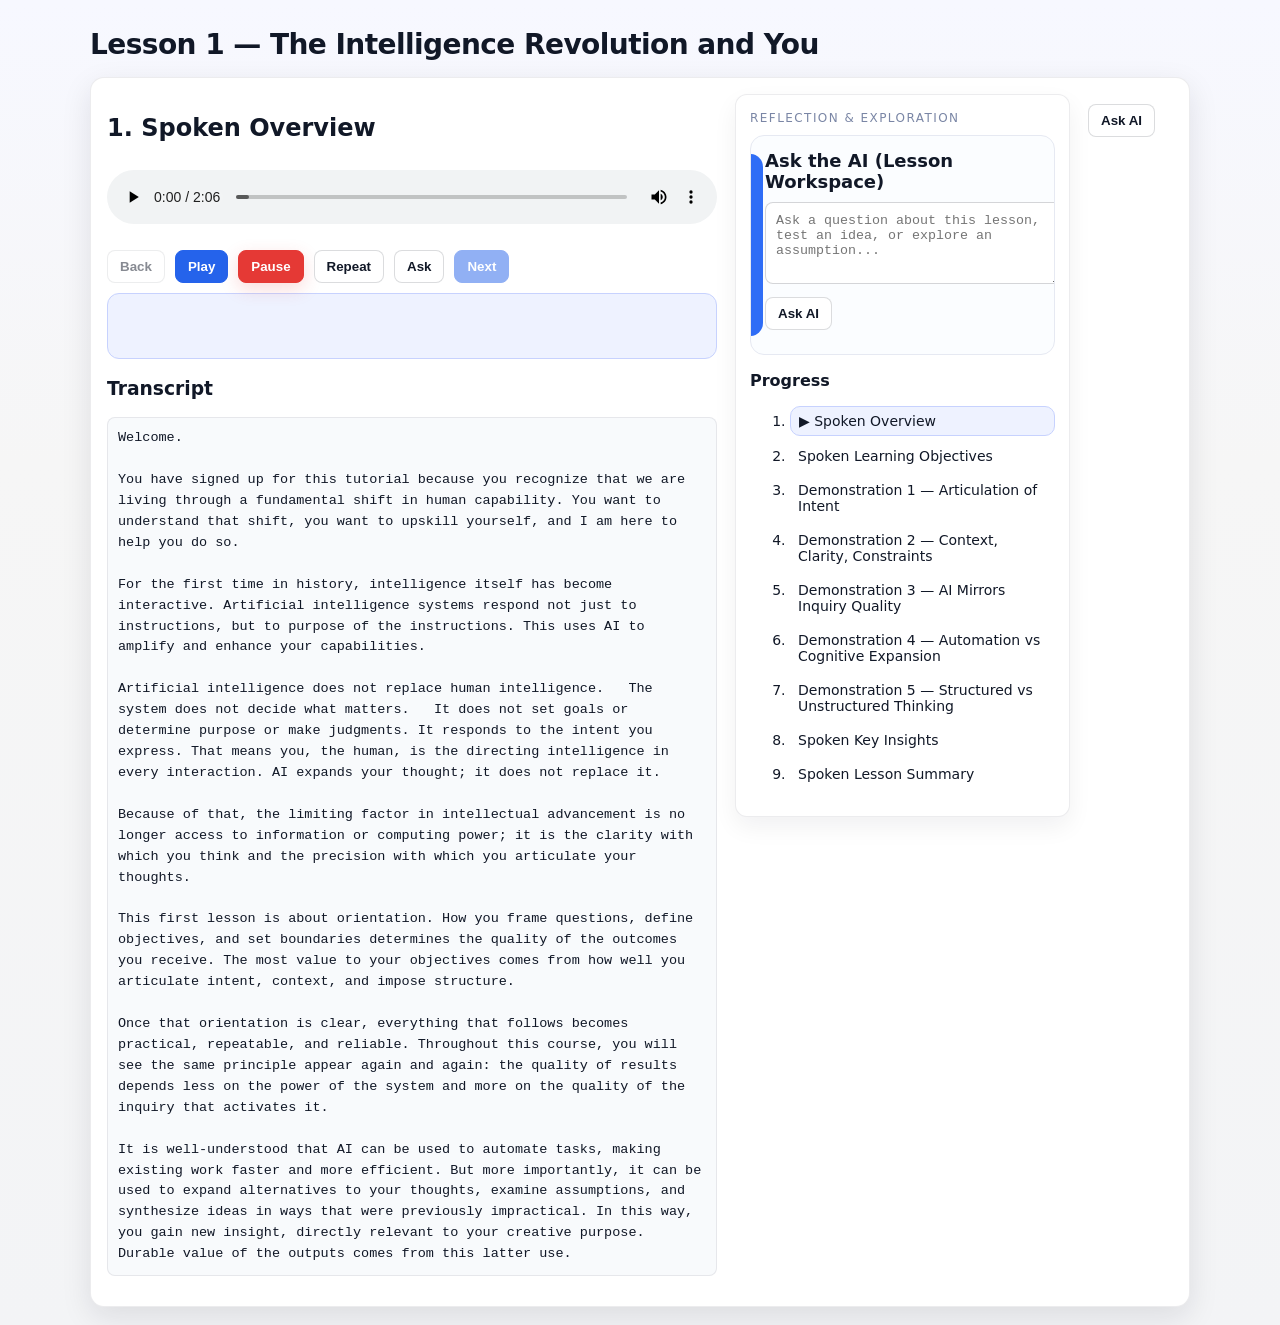
==== index.html @ b1a12eda "css" ====
<!doctype html>
<html lang="en">
<head>
  <meta charset="utf-8" />
  <meta name="viewport" content="width=device-width,initial-scale=1" />
  <title>Lesson 1 Prototype</title>
  <link rel="stylesheet" href="style.css" />
</head>
<body>
  <div class="wrap">
    <h1>Lesson 1 — The Intelligence Revolution and You</h1>

    <div class="panel">
      <div class="row">
  <!-- LEFT: lesson -->
  <div class="col">
    <h2 id="segTitle"></h2>
    <audio id="audio" controls></audio>

    <div class="controls">
      <button id="btnBack" class="btn">Back</button>
      <button id="btnPlay" class="btn btn-primary">Play</button>
      <button id="btnPause" class="btn btn-danger">Pause</button>
      <button id="btnRepeat" class="btn">Repeat</button>
      <button id="btnAsk" class="btn">Ask</button>
      <button id="btnNext" class="btn btn-primary">Next</button>
    </div>

    <div class="gate" id="gateBox"></div>

    <div class="transcript">
      <h3>Transcript</h3>
      <pre id="transcript"></pre>
          </div>
        </div>
      
    <div class="col side">
    <div class="aiWrap">
      <div class="aiLabel">REFLECTION &amp; EXPLORATION</div>

      <div class="aiCard">
        <h3>Ask the AI (Lesson Workspace)</h3>
        <textarea id="aiInput" rows="4"
          placeholder="Ask a question about this lesson, test an idea, or explore an assumption..."></textarea>

        <div class="controls">
          <button id="aiBtn" class="btn">Ask AI</button>
        </div>

        <pre id="aiOutput" class="hidden"></pre>
    </div>
  </div>

  <!-- Progress stays below -->
  <h3>Progress</h3>
    <ol id="progress"></ol>

</div>



  <div class="controls">
    <button id="btnAIAsk">Ask AI</button>
  </div>

  <pre id="aiResponse"></pre>
</div>

       
      </div>
    </div>

    <div class="modal hidden" id="qModal">
      <div class="modalContent">
        <h3>Ask a question</h3>
        <textarea id="qText" rows="5" placeholder="Type your question here..."></textarea>
        <div class="controls">
            <button id="btnMic">🎤 Voice</button>

          <button id="btnSend">Send</button>
          <button id="btnClose">Resume lesson</button>
        </div>

        <div class="answer">
          <h4>Quest’s answer</h4>
          <pre id="answerText"></pre>
        </div>
      </div>
    </div>

<div id="respModal" class="hidden">
    <div class="modal">
      <h3 id="respPrompt"></h3>
      <button id="respContinue">Continue</button>
    </div>
</div>


<script type="module" src="app.js"></script>

</body>
</html>
---- style.css ----
body { font-family: system-ui, Arial, sans-serif; margin: 0; background:#f6f6f6; }
.wrap { max-width: 1100px; margin: 0 auto; padding: 18px; }
.panel { background: white; border-radius: 10px; padding: 16px; box-shadow: 0 2px 10px rgba(0,0,0,.08); }
.row { display: flex; gap: 18px; }
.col { flex: 2; }
.side { flex: 1; }
.controls { display:flex; gap:10px; flex-wrap:wrap; margin: 10px 0; }
button { padding: 8px 12px; border-radius: 8px; border: 1px solid #ccc; background:#fff; cursor:pointer; }
button:disabled { opacity:.5; cursor:not-allowed; }
.gate { margin-top: 10px; padding: 10px; background:#faf3d1; border:1px solid #e7d28b; border-radius:8px; min-height: 44px; }
.transcript pre, .answer pre { background:#f2f2f2; padding: 10px; border-radius: 8px; white-space: pre-wrap; }
.modal { position: fixed; inset: 0; background: rgba(0,0,0,.45); display:flex; align-items:center; justify-content:center; }
.modalContent { width: min(900px, 92vw); background:#fff; border-radius: 10px; padding: 16px; }
.hidden { display:none; }
textarea { width: 100%; padding: 10px; border-radius: 8px; border: 1px solid #ccc; }
#btnPause{
  background: #e53935;
  color: #fff;
  border-color: #e53935;
}
#btnPause:hover{
  filter: brightness(0.95);
}

/* --- Modern polish (keep your light theme) --- */

/* nicer page background + spacing */
body{
  background: linear-gradient(180deg, #f7f8ff 0%, #f6f6f6 35%, #f3f4f6 100%);
  color: #111827;
}

/* make the header feel intentional */
.wrap h1{
  font-size: 28px;
  letter-spacing: -0.02em;
  margin: 10px 0 16px;
}

/* panel/card upgrade */
.panel{
  border: 1px solid rgba(17,24,39,0.08);
  box-shadow: 0 10px 30px rgba(17,24,39,0.10);
  border-radius: 14px;
}

/* improve layout behavior on smaller screens */
.row{
  align-items: flex-start;
}
@media (max-width: 900px){
  .row{ flex-direction: column; }
  .side{ width: 100%; }
}

/* audio looks nicer */
audio{
  width: 100%;
  margin: 8px 0 12px;
}

/* button system */
button{
  border: 1px solid rgba(17,24,39,0.15);
  background: #ffffff;
  color: #111827;
  font-weight: 600;
  transition: transform .05s ease, box-shadow .15s ease, background .15s ease, border-color .15s ease;
}
button:hover{
  border-color: rgba(17,24,39,0.25);
  box-shadow: 0 6px 18px rgba(17,24,39,0.08);
}
button:active{
  transform: translateY(1px);
}

/* make Play/Next feel primary */
#btnPlay, #btnNext{
  background: #2563eb;
  border-color: #2563eb;
  color: #fff;
}
#btnPlay:hover, #btnNext:hover{
  filter: brightness(0.96);
}

/* Keep your pause red (already good) but match style */
#btnPause{
  box-shadow: 0 6px 18px rgba(229,57,53,0.18);
}

/* Gate box looks more “system message” */
.gate{
  background: #eef2ff;
  border-color: #c7d2fe;
  color: #1f2937;
  border-radius: 12px;
}

/* transcript + answer cards */
.transcript pre, .answer pre{
  background: #f8fafc;
  border: 1px solid rgba(17,24,39,0.08);
  line-height: 1.55;
  font-size: 13.5px;
}

/* progress area card feel */
.side{
  background: #ffffff;
  border-radius: 12px;
  padding: 14px;
  border: 1px solid rgba(17,24,39,0.08);
  box-shadow: 0 10px 24px rgba(17,24,39,0.06);
}

/* modal upgrade */
.modal{
  background: rgba(17,24,39,0.55);
  backdrop-filter: blur(6px);
}
.modalContent{
  border-radius: 14px;
  box-shadow: 0 20px 60px rgba(17,24,39,0.25);
  border: 1px solid rgba(17,24,39,0.08);
}

/* textarea polish */
textarea{
  background: #fff;
  border: 1px solid rgba(17,24,39,0.18);
}
textarea:focus{
  outline: none;
  border-color: #2563eb;
  box-shadow: 0 0 0 4px rgba(37,99,235,0.15);
}
#progress li{
  margin: 6px 0;
  padding: 6px 8px;
  border-radius: 10px;
}
.side {
  font-size: 14px;
}

.side h3 {
  font-size: 16px;
}

#progress li.active{
  background: #eef2ff;
  border: 1px solid #c7d2fe;
}
.aiBox {
  background: #f8fafc;
  border-left: 4px solid #3b82f6;
  padding: 14px;
  border-radius: 10px;
  margin-top: 16px;
}

.aiBox h3 {
  font-size: 16px;
  font-weight: 600;
}

.aiSub {
  font-size: 13px;
  color: #64748b;
}
.sectionLabel {
  margin-top: 20px;
  font-size: 12px;
  text-transform: uppercase;
  letter-spacing: 0.05em;
  color: #94a3b8;
}
.aiWrap { margin-bottom: 16px; }

.aiLabel{
  font-size: 12px;
  letter-spacing: .12em;
  text-transform: uppercase;
  color: #7a86a5; 
  margin: 2px 0 10px;
}

/* AI card */
.aiCard{
  background: #fbfdff;
  border-radius: 14px;
  padding: 14px;
  border: 1px solid #e6e9f2;
  position: relative;
  overflow: hidden;
}

/* Blue “half-circle” (pill) ONLY on the left side */
.aiCard::before{
  content: "";
  position: absolute;
  left: -14px;           /* pushes it out so you see just the curve */
  top: 18px;
  bottom: 18px;
  width: 26px;
  border-radius: 18px;
  background: #2f6df6;   /* blue */

}

/* Keep content above the decorative bar */
.aiCard * { position: relative; z-index: 1; }

.aiCard h3{
  margin: 0 0 10px;
  font-size: 18px;
}
.aiWrap > button,
.side > button {
  display: none;
}
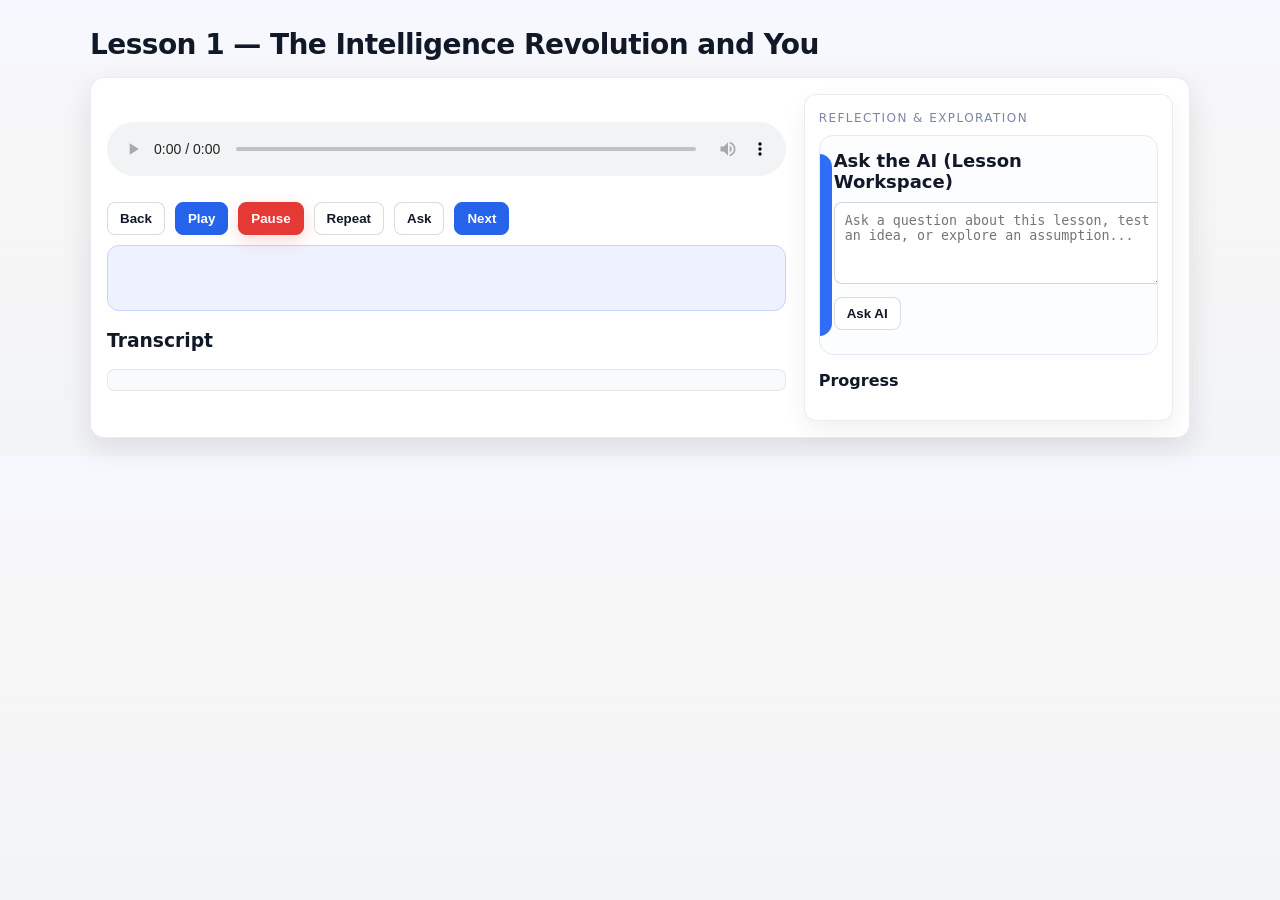
==== commit a731b0b9: "new html edits" ====
--- a/index.html
+++ b/index.html
@@ -57,15 +57,6 @@
 
 </div>
 
-
-
-  <div class="controls">
-    <button id="btnAIAsk">Ask AI</button>
-  </div>
-
-  <pre id="aiResponse"></pre>
-</div>
-
        
       </div>
     </div>
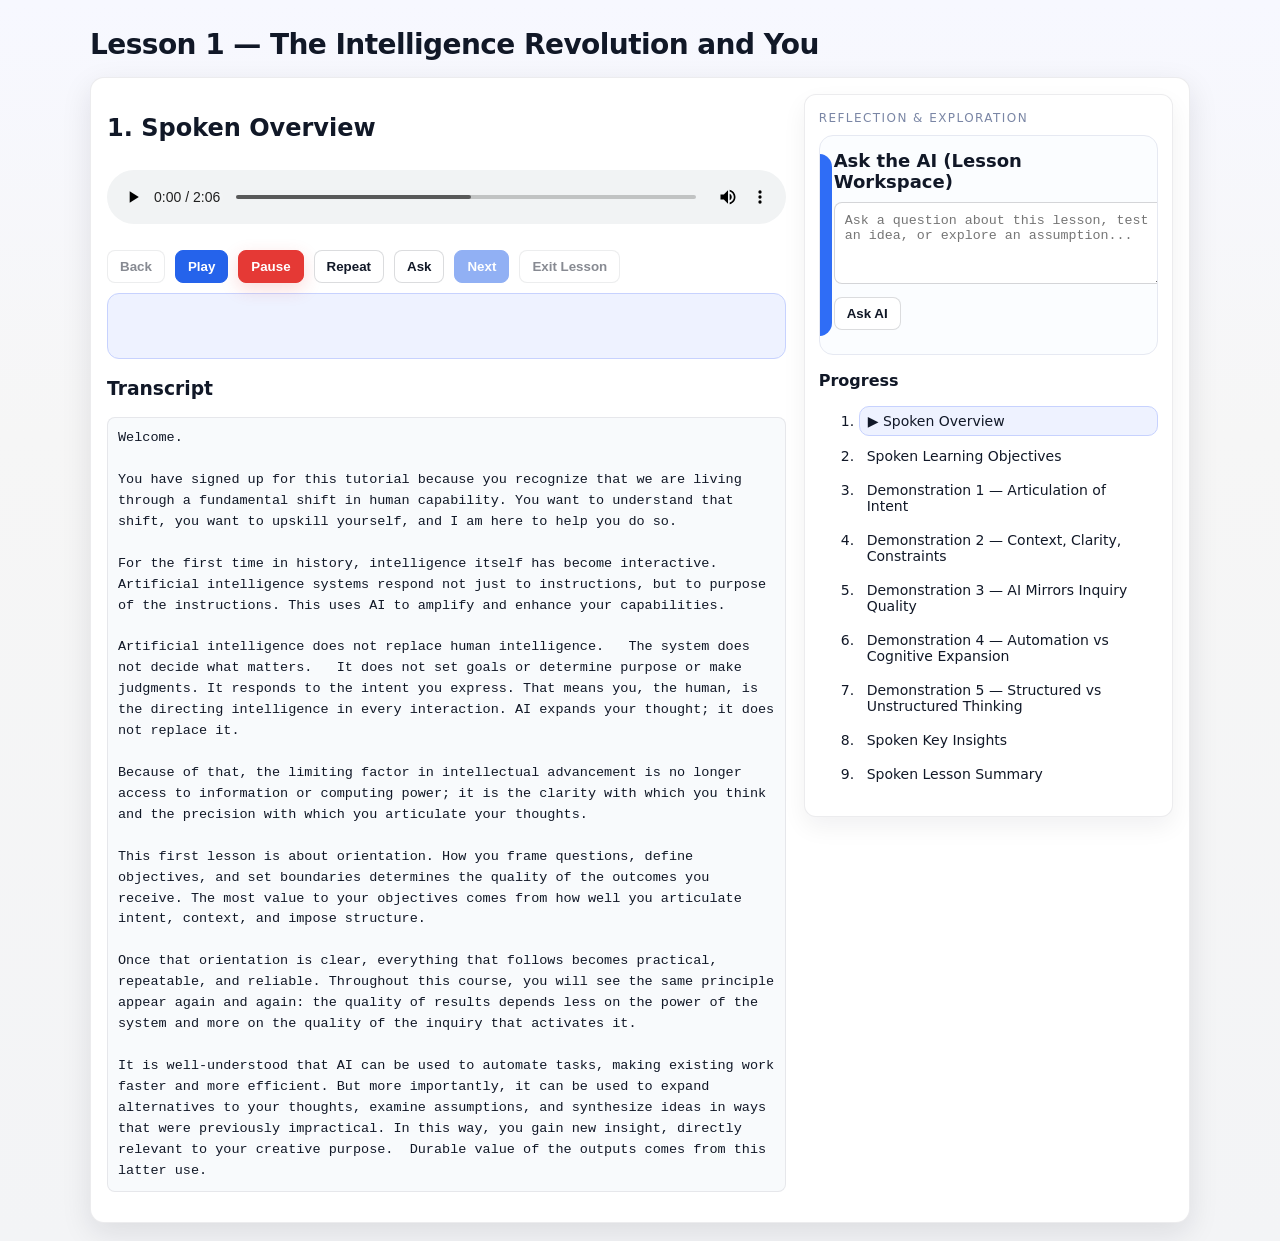
==== commit 59531c2f: "updates" ====
--- a/index.html
+++ b/index.html
@@ -24,6 +24,7 @@
       <button id="btnRepeat" class="btn">Repeat</button>
       <button id="btnAsk" class="btn">Ask</button>
       <button id="btnNext" class="btn btn-primary">Next</button>
+    <button id="btnExit" disabled>Exit Lesson</button>
     </div>
 
     <div class="gate" id="gateBox"></div>
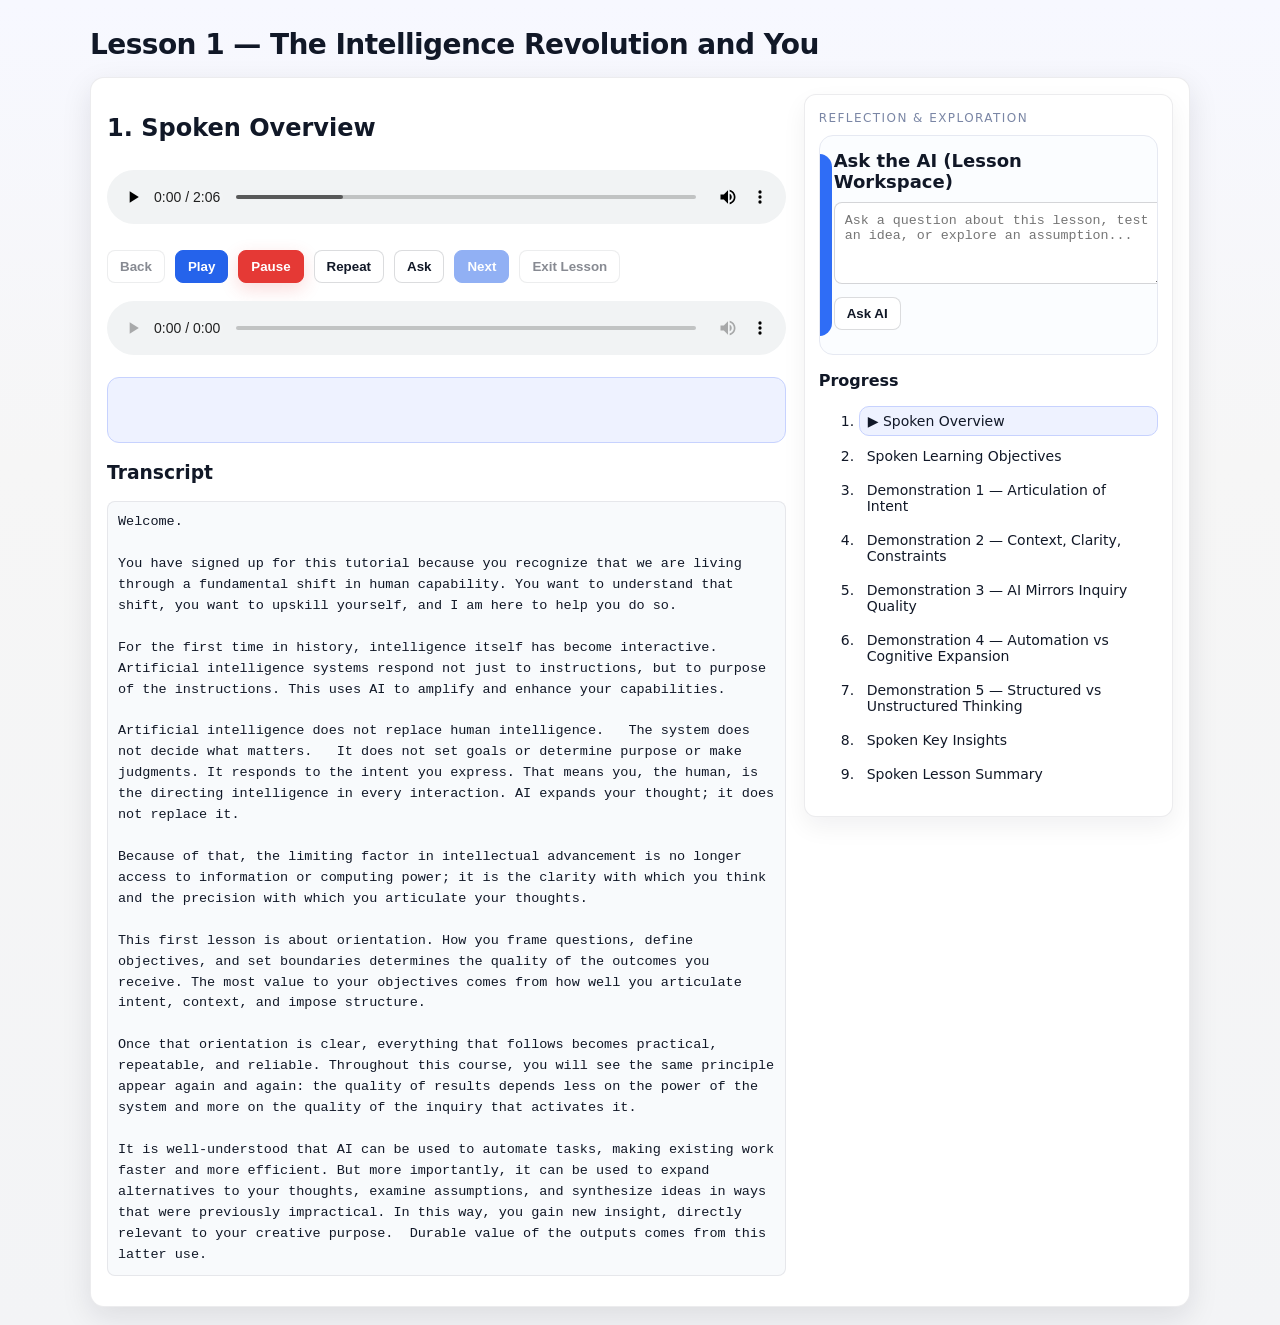
==== commit d501e47e: "bug ai box and removed download option" ====
--- a/index.html
+++ b/index.html
@@ -25,7 +25,8 @@
       <button id="btnAsk" class="btn">Ask</button>
       <button id="btnNext" class="btn btn-primary">Next</button>
     <button id="btnExit" disabled>Exit Lesson</button>
-    </div>
+    <audio id="audio" controls controlsList="nodownload"></audio>
+  </div>
 
     <div class="gate" id="gateBox"></div>
 
--- a/style.css
+++ b/style.css
@@ -221,3 +221,10 @@
 .side > button {
   display: none;
 }
+
+audio::-internal-media-controls-download-button {
+  display: none;
+}
+audio::-webkit-media-controls-enclosure {
+  overflow: hidden;
+}
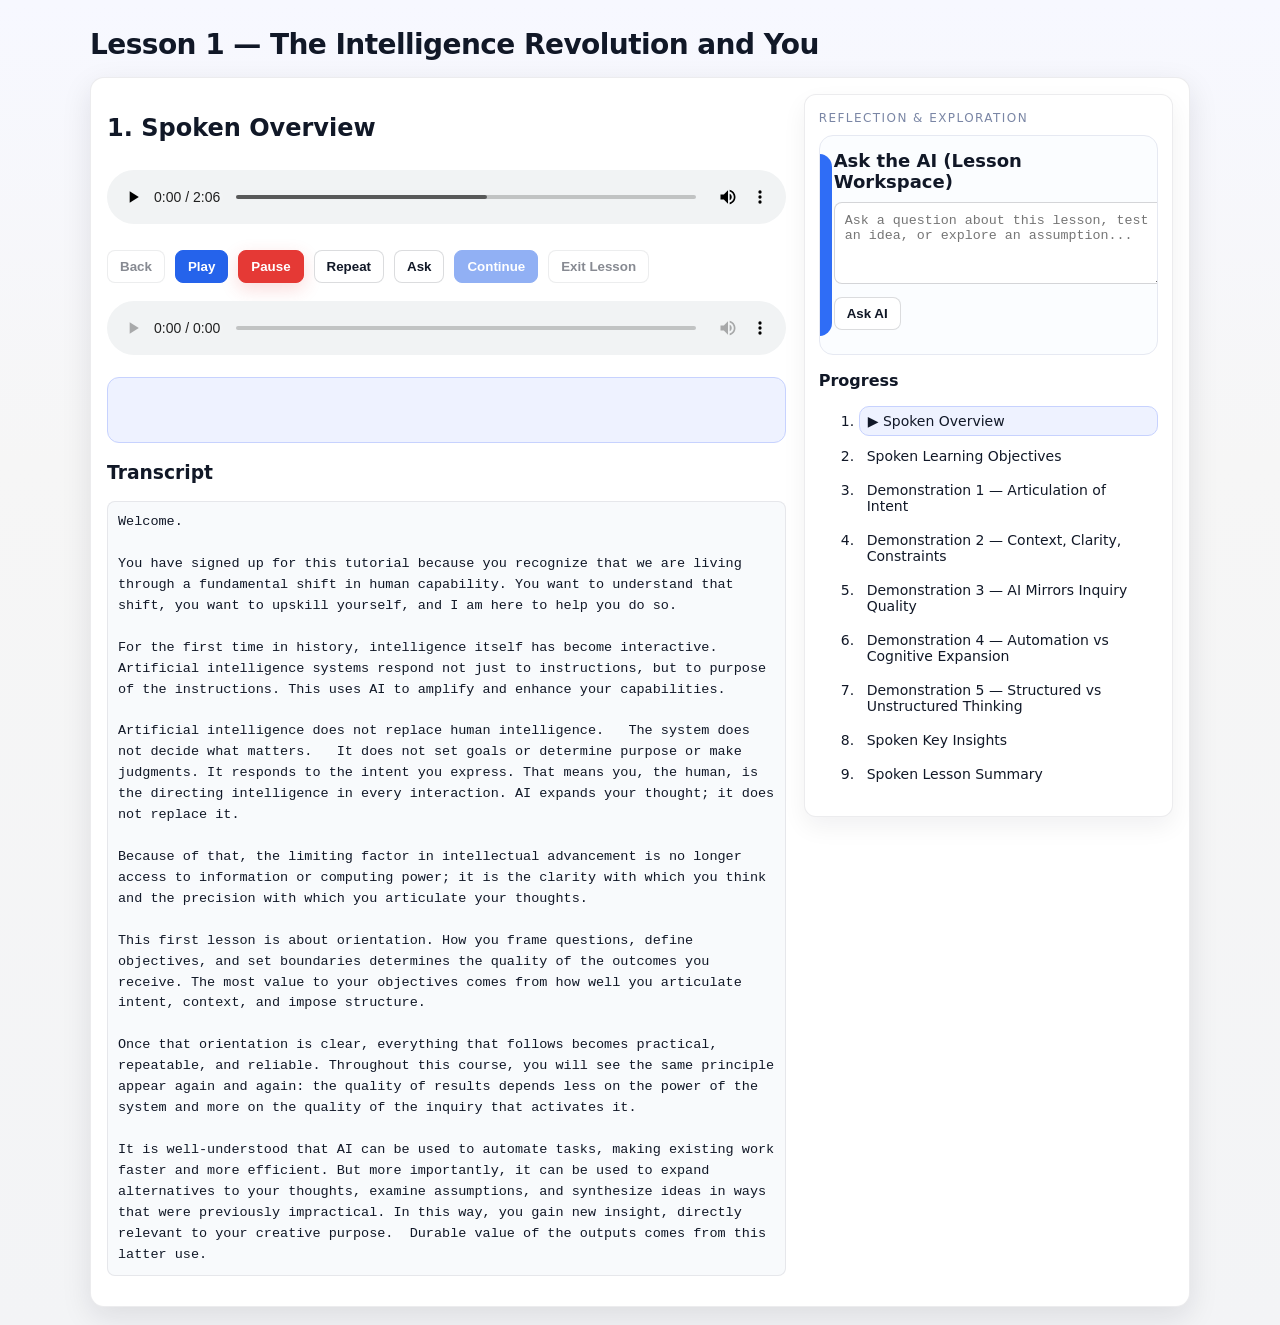
==== commit 808a8018: "next button to continue" ====
--- a/index.html
+++ b/index.html
@@ -23,7 +23,7 @@
       <button id="btnPause" class="btn btn-danger">Pause</button>
       <button id="btnRepeat" class="btn">Repeat</button>
       <button id="btnAsk" class="btn">Ask</button>
-      <button id="btnNext" class="btn btn-primary">Next</button>
+      <button id="btnNext" class="btn btn-primary">Continue</button>
     <button id="btnExit" disabled>Exit Lesson</button>
     <audio id="audio" controls controlsList="nodownload"></audio>
   </div>
--- a/style.css
+++ b/style.css
@@ -228,3 +228,33 @@
 audio::-webkit-media-controls-enclosure {
   overflow: hidden;
 }
+/* Make sure the Ask modal always sits above everything */
+#qModal {
+  position: fixed;
+  inset: 0;
+  z-index: 9999;
+}
+
+/* If your modal inner panel has its own id/class, ensure it's above too */
+#qModal .modal-content {
+  position: relative;
+  z-index: 10000;
+}
+
+/* Keep the AI workspace below modals */
+#aiCard, #aiWorkspace, .ai-workspace {
+  position: relative;
+  z-index: 1;
+}
+/* Modal always on top */
+#qModal {
+  position: fixed;
+  inset: 0;
+  z-index: 9999;
+}
+
+/* Hide AI card when modal is open */
+body.modal-open #aiCard {
+  visibility: hidden;
+}
+
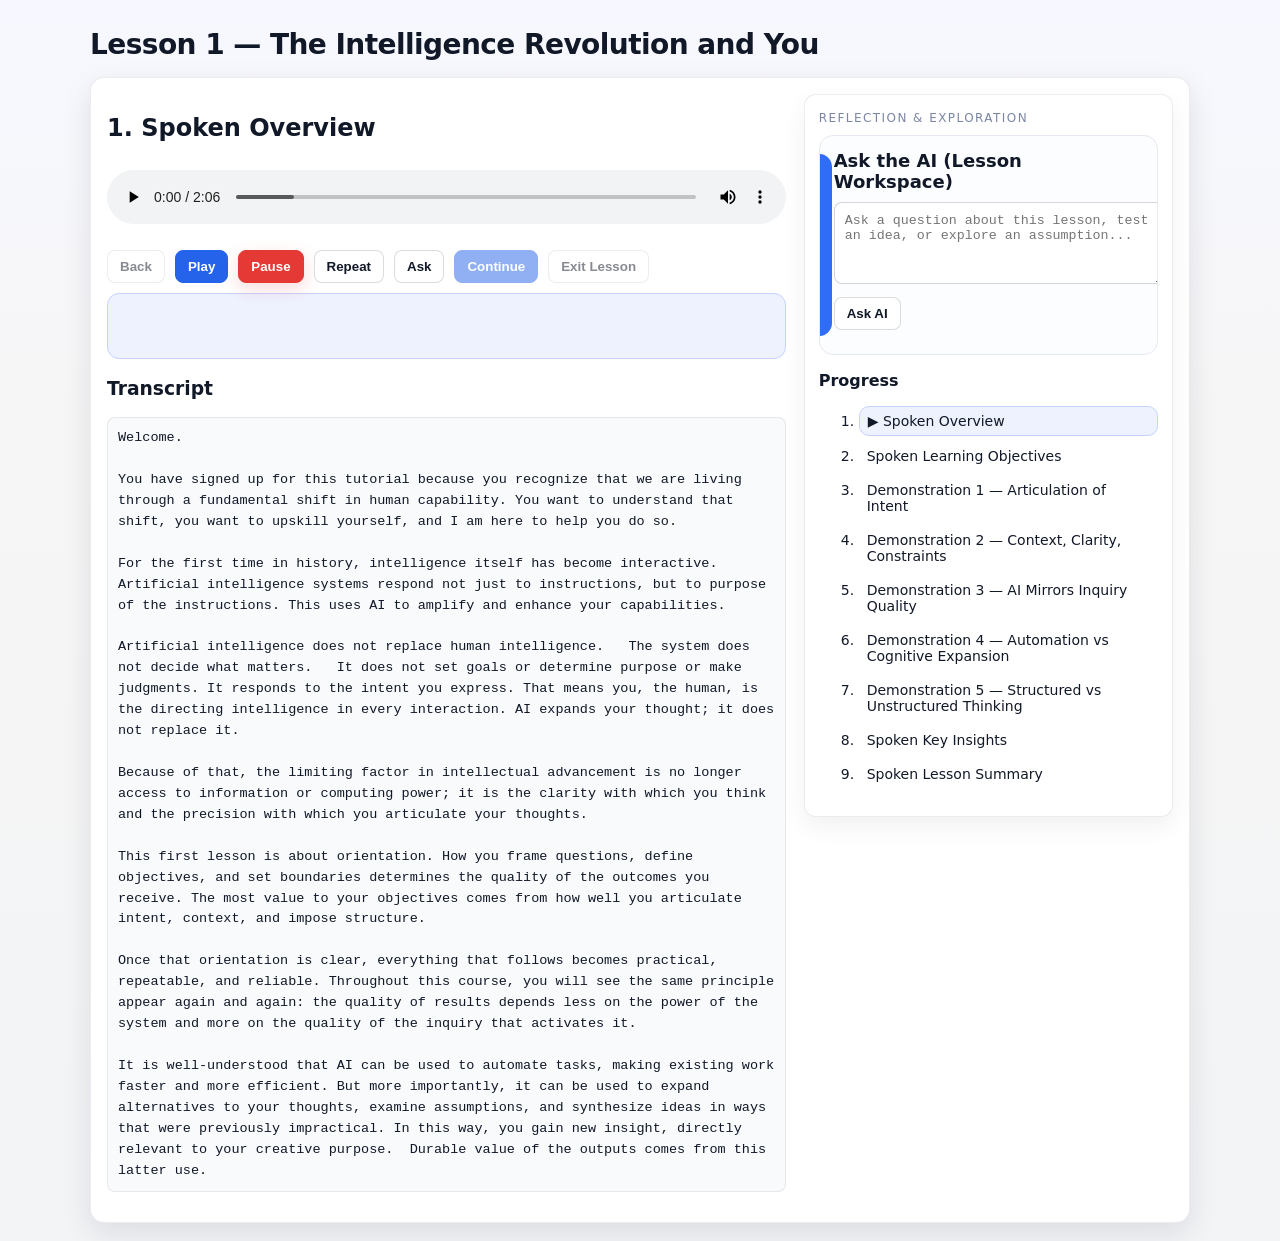
==== commit 1131155f: "Fix duplicate audio players Remove duplicate audio element that was causing two players to display. " ====
--- a/index.html
+++ b/index.html
@@ -15,7 +15,7 @@
   <!-- LEFT: lesson -->
   <div class="col">
     <h2 id="segTitle"></h2>
-    <audio id="audio" controls></audio>
+    <audio id="audio" controls controlsList="nodownload"></audio>
 
     <div class="controls">
       <button id="btnBack" class="btn">Back</button>
@@ -24,9 +24,8 @@
       <button id="btnRepeat" class="btn">Repeat</button>
       <button id="btnAsk" class="btn">Ask</button>
       <button id="btnNext" class="btn btn-primary">Continue</button>
-    <button id="btnExit" disabled>Exit Lesson</button>
-    <audio id="audio" controls controlsList="nodownload"></audio>
-  </div>
+      <button id="btnExit" disabled>Exit Lesson</button>
+    </div>
 
     <div class="gate" id="gateBox"></div>
 
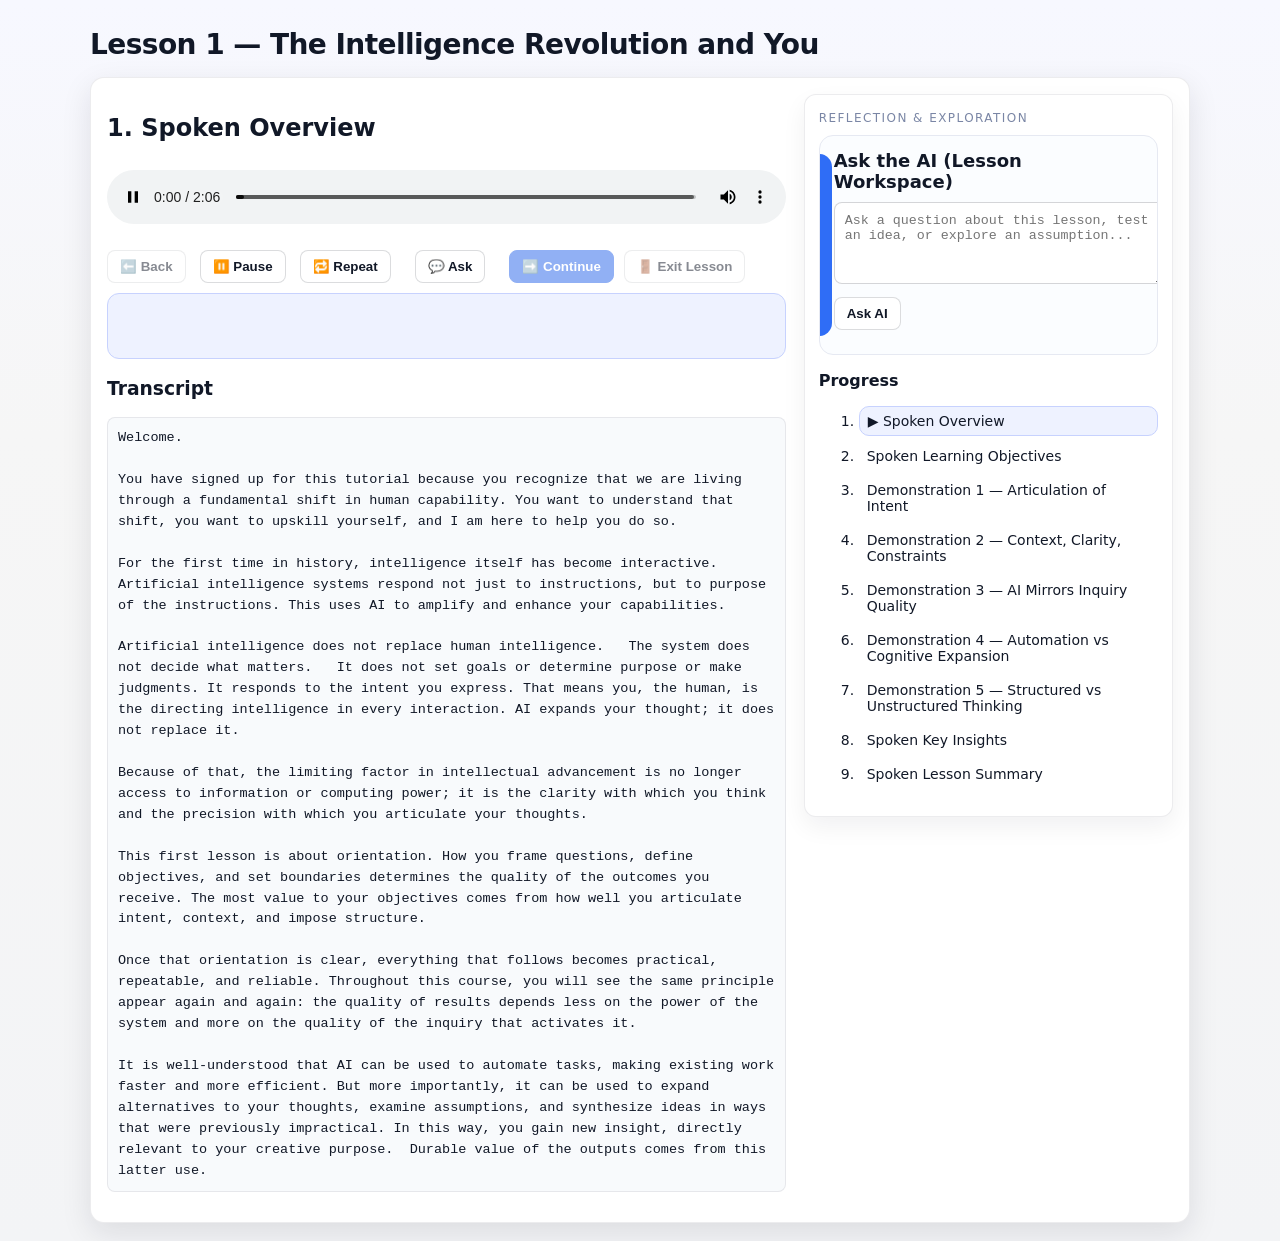
==== commit cde6270f: "Improve button UI with toggle and icons - Combine Play/Pause into single toggle button - Hide Repeat" ====
--- a/index.html
+++ b/index.html
@@ -18,13 +18,12 @@
     <audio id="audio" controls controlsList="nodownload"></audio>
 
     <div class="controls">
-      <button id="btnBack" class="btn">Back</button>
-      <button id="btnPlay" class="btn btn-primary">Play</button>
-      <button id="btnPause" class="btn btn-danger">Pause</button>
-      <button id="btnRepeat" class="btn">Repeat</button>
-      <button id="btnAsk" class="btn">Ask</button>
-      <button id="btnNext" class="btn btn-primary">Continue</button>
-      <button id="btnExit" disabled>Exit Lesson</button>
+      <button id="btnBack" class="btn">⬅️ Back</button>
+      <button id="btnPlayPause" class="btn btn-primary">▶️ Play</button>
+      <button id="btnRepeat" class="btn hidden">🔁 Repeat</button>
+      <button id="btnAsk" class="btn">💬 Ask</button>
+      <button id="btnNext" class="btn btn-primary">➡️ Continue</button>
+      <button id="btnExit" class="btn" disabled>🚪 Exit Lesson</button>
     </div>
 
     <div class="gate" id="gateBox"></div>
--- a/style.css
+++ b/style.css
@@ -4,7 +4,19 @@
 .row { display: flex; gap: 18px; }
 .col { flex: 2; }
 .side { flex: 1; }
-.controls { display:flex; gap:10px; flex-wrap:wrap; margin: 10px 0; }
+.controls {
+  display: flex;
+  gap: 10px;
+  flex-wrap: wrap;
+  margin: 10px 0;
+  align-items: center;
+}
+
+/* Visual button grouping */
+#btnBack { margin-right: 4px; }
+#btnPlayPause { margin-right: 4px; }
+#btnRepeat { margin-right: 14px; } /* Extra space after playback controls */
+#btnAsk { margin-right: 14px; } /* Extra space before navigation */
 button { padding: 8px 12px; border-radius: 8px; border: 1px solid #ccc; background:#fff; cursor:pointer; }
 button:disabled { opacity:.5; cursor:not-allowed; }
 .gate { margin-top: 10px; padding: 10px; background:#faf3d1; border:1px solid #e7d28b; border-radius:8px; min-height: 44px; }
@@ -104,6 +116,8 @@
   border: 1px solid rgba(17,24,39,0.08);
   line-height: 1.55;
   font-size: 13.5px;
+  color: #111827;
+  min-height: 50px;
 }
 
 /* progress area card feel */
@@ -246,11 +260,36 @@
   position: relative;
   z-index: 1;
 }
-/* Modal always on top */
+/* Ask Modal - Fixed and not moveable */
 #qModal {
   position: fixed;
   inset: 0;
   z-index: 9999;
+  align-items: center;
+  justify-content: center;
+  pointer-events: auto;
+}
+
+#qModal:not(.hidden) {
+  display: flex;
+}
+
+#qModal .modalContent {
+  position: relative;
+  max-width: 700px;
+  width: 90%;
+  max-height: 85vh;
+  overflow-y: auto;
+  user-select: text;
+  -webkit-user-drag: none;
+  -moz-user-drag: none;
+  cursor: default;
+}
+
+/* Prevent dragging on modal elements */
+#qModal *, #qModal .modalContent * {
+  -webkit-user-drag: none;
+  -moz-user-drag: none;
 }
 
 /* Hide AI card when modal is open */
@@ -258,3 +297,56 @@
   visibility: hidden;
 }
 
+/* AI Output - wrap text and keep container fixed */
+#aiOutput {
+  background: #f8fafc;
+  border: 1px solid rgba(17,24,39,0.08);
+  padding: 12px;
+  border-radius: 10px;
+  margin-top: 12px;
+
+  /* Text wrapping */
+  white-space: pre-wrap;
+  word-wrap: break-word;
+  overflow-wrap: break-word;
+
+  /* Keep box size fixed */
+  max-width: 100%;
+  overflow-x: hidden;
+
+  /* Styling */
+  line-height: 1.6;
+  font-size: 14px;
+  color: #111827;
+  min-height: 60px;
+}
+
+/* Loading spinner animation */
+@keyframes spin {
+  from { transform: rotate(0deg); }
+  to { transform: rotate(360deg); }
+}
+
+.loading-spinner {
+  display: inline-block;
+  width: 16px;
+  height: 16px;
+  border: 2px solid rgba(37, 99, 235, 0.2);
+  border-top-color: #2563eb;
+  border-radius: 50%;
+  animation: spin 0.8s linear infinite;
+  margin-right: 8px;
+  vertical-align: middle;
+}
+
+/* Smooth transitions for AI output */
+#aiOutput, #answerText {
+  transition: opacity 0.2s ease;
+}
+
+/* Empty state styling */
+.empty-state {
+  color: #64748b;
+  font-style: italic;
+}
+
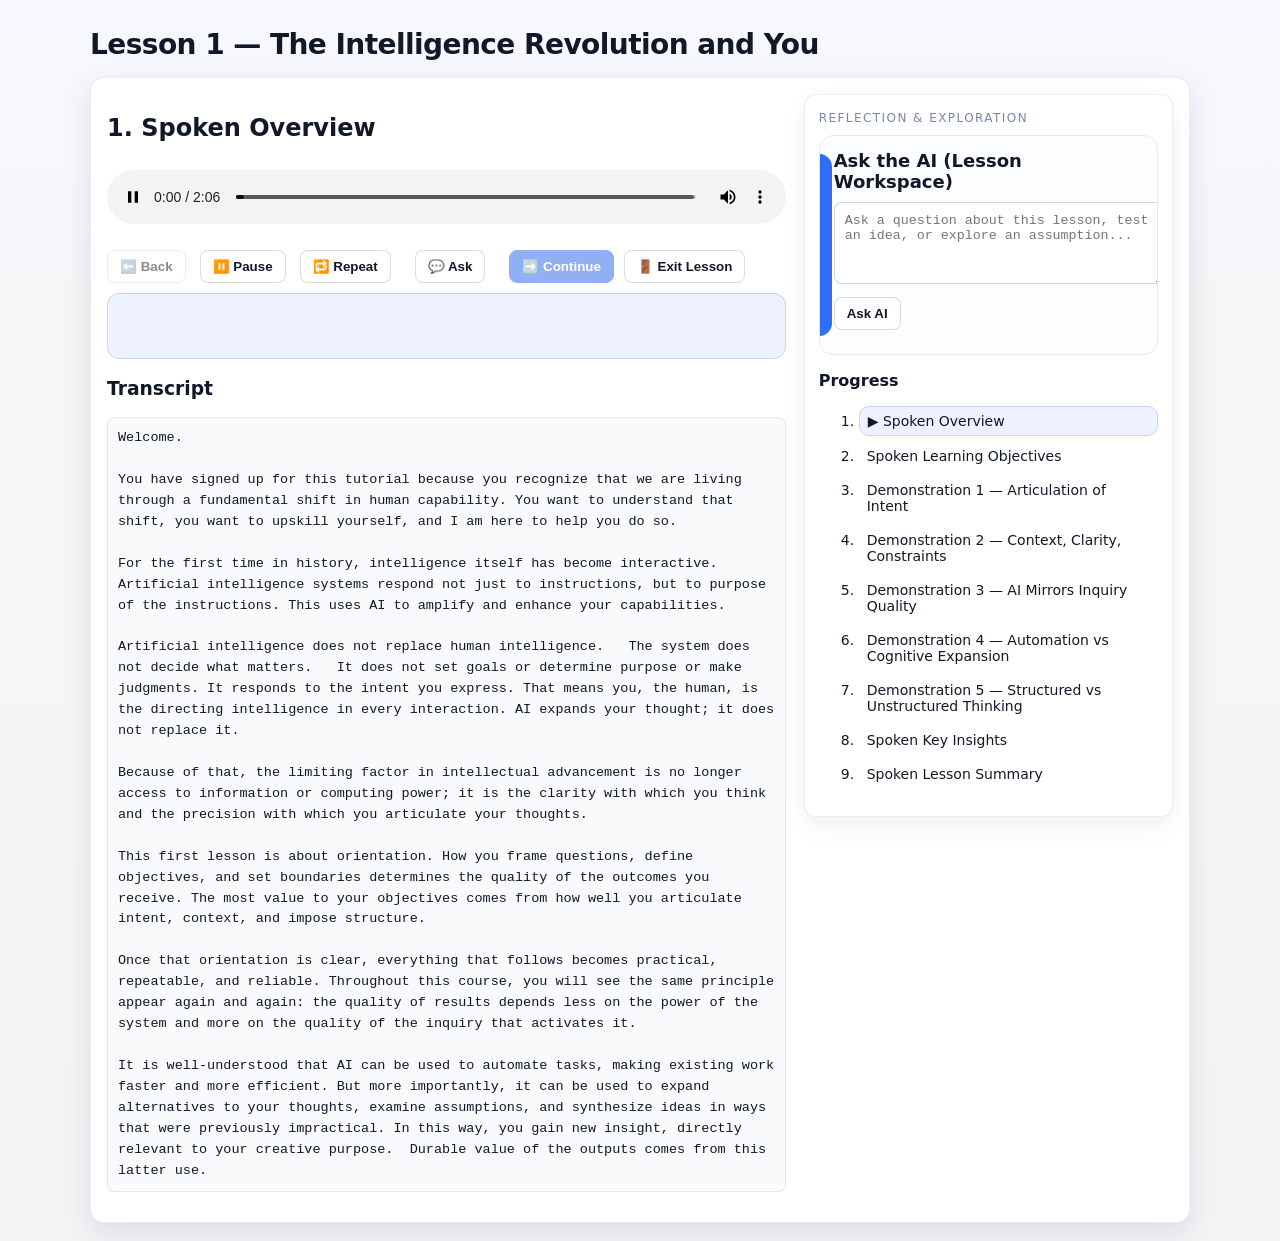
==== commit 9930d305: "Enable Exit button for homepage navigation at any time Co-Authored-By: Claude Sonnet 4.5 <noreply@an" ====
--- a/index.html
+++ b/index.html
@@ -23,7 +23,7 @@
       <button id="btnRepeat" class="btn hidden">🔁 Repeat</button>
       <button id="btnAsk" class="btn">💬 Ask</button>
       <button id="btnNext" class="btn btn-primary">➡️ Continue</button>
-      <button id="btnExit" class="btn" disabled>🚪 Exit Lesson</button>
+      <button id="btnExit" class="btn">🚪 Exit Lesson</button>
     </div>
 
     <div class="gate" id="gateBox"></div>
